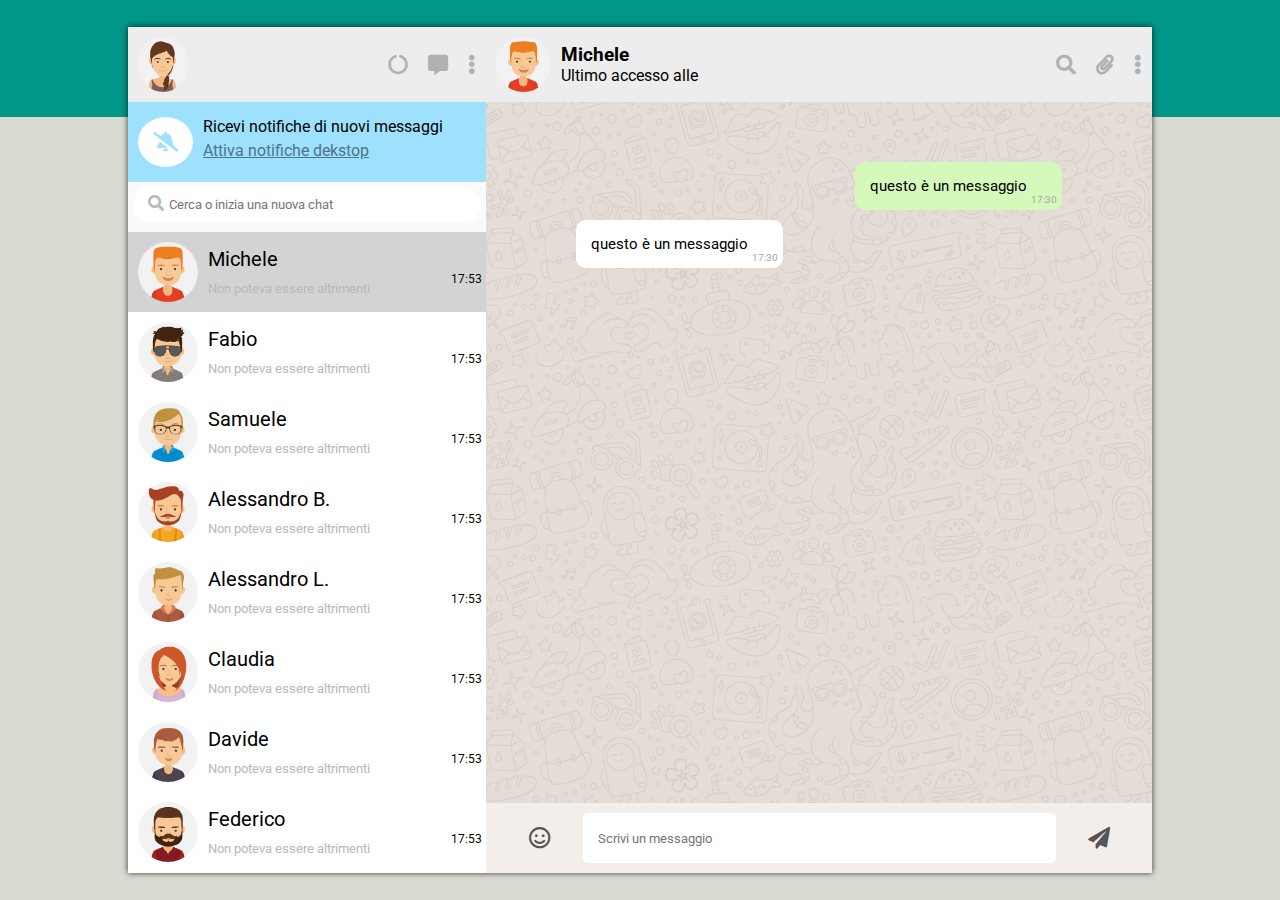
==== index.html @ fe636601 "Css refinition" ====
<!DOCTYPE html>
<html lang="en" dir="ltr">
  <head>
    <meta charset="utf-8">
    <link href="https://fonts.googleapis.com/css2?family=Roboto:ital,wght@0,100;0,300;0,400;0,500;0,700;0,900;1,100;1,300;1,400;1,500;1,700;1,900&display=swap" rel="stylesheet">
    <link rel="stylesheet" href="https://cdnjs.cloudflare.com/ajax/libs/font-awesome/5.13.1/css/all.min.css">
    <link rel="stylesheet" href="css/style.css">
    <title></title>
  </head>
  <body>
  <div class="container-fluid">
    <div class="green"></div>
    <div class="grey">
    </div>
    <div class="container-main">

      <div class="side-nav">
        <nav class=" nav flex">
          <img class="avatar-mine" src="img/avatar_io.jpg" alt="">
          <div class="icons">
            <ul>
              <li><i class="fas fa-circle-notch"></i></li>
              <li><i class="fas fa-comment-alt"></i></li>
              <li><i class="fas fa-ellipsis-v"></i></li>
            </ul>
          </div>
        </nav>

        <div class="alert-blue flex">
          <div class="notification">
            <span> <i class="fas fa-bell-slash"></i></span>
          </div>
          <div class="alert-inside">
            <p>Ricevi notifiche di nuovi messaggi</p>
            <a href="#">Attiva notifiche dekstop</a>
          </div>
        </div>

        <div class="container-grey">
          <div class="searchbar">
            <span><i class="fas fa-search"></i></span>
            <input class="search" type="text" placeholder="Cerca o inizia una nuova chat" name="" value="">
          </div>
        </div>

        <div class="wrapper-chat">

          <div class="chat flex active-chat" data-contatto="0">
            <img class="avatar" src="img\avatar_1.jpg" alt="">
            <div class="name-chat">
              <p class="orario-chat">17:53</p>
              <p class="name-style">Michele</p>
              <p class="chat-style">Non poteva essere altrimenti</p>
            </div>
          </div>
          <div class="chat flex" data-contatto="1">
            <img class="avatar" src="img\avatar_2.jpg" alt="">
            <div class="name-chat">
              <p class="orario-chat">17:53</p>
              <p class="name-style">Fabio</p>
              <p class="chat-style">Non poteva essere altrimenti</p>
            </div>
          </div>
          <div class="chat flex" data-contatto="2">
            <img class="avatar" src="img\avatar_3.jpg" alt="">
            <div class="name-chat">
              <p class="orario-chat">17:53</p>
              <p class="name-style">Samuele</p>
              <p class="chat-style">Non poteva essere altrimenti</p>
            </div>
          </div>
          <div class="chat flex" data-contatto="3">
            <img class="avatar" src="img\avatar_4.jpg" alt="">
            <div class="name-chat">
              <p class="orario-chat">17:53</p>
              <p class="name-style">Alessandro B.</p>
              <p class="chat-style">Non poteva essere altrimenti</p>
            </div>
          </div>
          <div class="chat flex" data-contatto="4">
            <img class="avatar" src="img\avatar_5.jpg" alt="">
            <div class="name-chat">
              <p class="orario-chat">17:53</p>
              <p class="name-style">Alessandro L.</p>
              <p class="chat-style">Non poteva essere altrimenti</p>
            </div>
          </div>
          <div class="chat flex" data-contatto="5">
            <img class="avatar" src="img\avatar_6.jpg" alt="">
            <div class="name-chat">
              <p class="orario-chat">17:53</p>
              <p class="name-style">Claudia</p>
              <p class="chat-style">Non poteva essere altrimenti</p>
            </div>
          </div>
          <div class="chat flex" data-contatto="6">
            <img class="avatar" src="img\avatar_7.jpg" alt="">
            <div class="name-chat">
              <p class="orario-chat">17:53</p>
              <p class="name-style">Davide</p>
              <p class="chat-style">Non poteva essere altrimenti</p>
            </div>
          </div>
          <div class="chat flex" data-contatto="7">
            <img class="avatar" src="img\avatar_8.jpg" alt="">
            <div class="name-chat">
              <p class="orario-chat">17:53</p>
              <p class="name-style">Federico</p>
              <p class="chat-style">Non poteva essere altrimenti</p>
            </div>
          </div>


        </div>

      </div>

      <section class="wrap-main">

      <div class="chat-header">
        <div class="head-chat flex">
          <img class="avatar-chat" src="img/avatar_1.jpg" alt="">
          <div class="name flex">
            <h3>Michele</h3>
            <p>Ultimo accesso alle</p>
          </div>
          <div class="utility">
            <ul>
              <li><i class="fas fa-search"></i></li>
              <li><i class="fas fa-paperclip"></i></li>
              <li><i class="fas fa-ellipsis-v"></i></li>
            </ul>
          </div>
        </div>
      </div>


      <div class="main-chat active" data-contatto="0">
        <div class="msg-row flex">
          <div class="msg user-msg">
            <p class="utility-msg"><i class="fas fa-angle-down"></i></p>
            <p class="testo-msg">questo è un messaggio</p>
            <p class="ora-msg">17:30</p>
          </div>
        </div>
        <div class="msg-row flex">
          <div class="msg cpu-msg">
            <p class="utility-msg"><i class="fas fa-angle-down"></i></p>
            <p class="testo-msg">questo è un messaggio</p>
            <p class="ora-msg">17:30</p>
          </div>
        </div>

        <div class="msg-structure">
          <div class="msg-row user flex">
            <div class="msg user-msg">
              <p class="utility-msg"><i class="fas fa-angle-down"></i></p>
              <p class="testo-msg">questo è un messaggio</p>
              <p class="ora-msg">17:30</p>
            </div>
          </div>
        </div>
        <div class="msg-structure">
          <div class="msg-row cpu  flex">
            <div class="msg cpu-msg">
              <p class="utility-msg"><i class="fas fa-angle-down"></i></p>
              <p class="testo-msg">questo è un messaggio</p>
              <p class="ora-msg">17:30</p>
            </div>
          </div>
        </div>
      </div>

      <div class="main-chat" data-contatto="1">
        <div class="msg-row flex">
          <div class="msg user-msg">
            <p class="utility-msg"><i class="fas fa-angle-down"></i></p>
            <p class="testo-msg">questo è un messaggio</p>
            <p class="ora-msg">17:30</p>
          </div>
        </div>
        <div class="msg-row flex">
          <div class="msg cpu-msg">
            <p class="utility-msg"><i class="fas fa-angle-down"></i></p>
            <p class="testo-msg">questo è un messaggio</p>
            <p class="ora-msg">17:30</p>
          </div>
        </div>

        <div class="msg-structure">
          <div class="msg-row user flex">
            <div class="msg user-msg">
              <p class="utility-msg"><i class="fas fa-angle-down"></i></p>
              <p class="testo-msg">questo è un messaggio</p>
              <p class="ora-msg">17:30</p>
            </div>
          </div>
        </div>
        <div class="msg-structure">
          <div class="msg-row cpu  flex">
            <div class="msg cpu-msg">
              <p class="utility-msg"><i class="fas fa-angle-down"></i></p>
              <p class="testo-msg">questo è un messaggio</p>
              <p class="ora-msg">17:30</p>
            </div>
          </div>
        </div>
      </div>

      <div class="main-chat" data-contatto="2">
        <div class="msg-row flex">
          <div class="msg user-msg">
            <p class="utility-msg"><i class="fas fa-angle-down"></i></p>
            <p class="testo-msg">questo è un messaggio</p>
            <p class="ora-msg">17:30</p>
          </div>
        </div>
        <div class="msg-row flex">
          <div class="msg cpu-msg">
            <p class="utility-msg"><i class="fas fa-angle-down"></i></p>
            <p class="testo-msg">questo è un messaggio</p>
            <p class="ora-msg">17:30</p>
          </div>
        </div>

        <div class="msg-structure">
          <div class="msg-row user flex">
            <div class="msg user-msg">
              <p class="utility-msg"><i class="fas fa-angle-down"></i></p>
              <p class="testo-msg">questo è un messaggio</p>
              <p class="ora-msg">17:30</p>
            </div>
          </div>
        </div>
        <div class="msg-structure">
          <div class="msg-row cpu  flex">
            <div class="msg cpu-msg">
              <p class="utility-msg"><i class="fas fa-angle-down"></i></p>
              <p class="testo-msg">questo è un messaggio</p>
              <p class="ora-msg">17:30</p>
            </div>
          </div>
        </div>
      </div>

      <div class="main-chat" data-contatto="3">
        <div class="msg-row flex">
          <div class="msg user-msg">
            <p class="utility-msg"><i class="fas fa-angle-down"></i></p>
            <p class="testo-msg">questo è un messaggio</p>
            <p class="ora-msg">17:30</p>
          </div>
        </div>
        <div class="msg-row flex">
          <div class="msg cpu-msg">
            <p class="utility-msg"><i class="fas fa-angle-down"></i></p>
            <p class="testo-msg">questo è un messaggio</p>
            <p class="ora-msg">17:30</p>
          </div>
        </div>

        <div class="msg-structure">
          <div class="msg-row user flex">
            <div class="msg user-msg">
              <p class="utility-msg"><i class="fas fa-angle-down"></i></p>
              <p class="testo-msg">questo è un messaggio</p>
              <p class="ora-msg">17:30</p>
            </div>
          </div>
        </div>
        <div class="msg-structure">
          <div class="msg-row cpu  flex">
            <div class="msg cpu-msg">
              <p class="utility-msg"><i class="fas fa-angle-down"></i></p>
              <p class="testo-msg">questo è un messaggio</p>
              <p class="ora-msg">17:30</p>
            </div>
          </div>
        </div>
      </div>

      <div class="main-chat" data-contatto="4">
        <div class="msg-row flex">
          <div class="msg user-msg">
            <p class="utility-msg"><i class="fas fa-angle-down"></i></p>
            <p class="testo-msg">questo è un messaggio</p>
            <p class="ora-msg">17:30</p>
          </div>
        </div>
        <div class="msg-row flex">
          <div class="msg cpu-msg">
            <p class="utility-msg"><i class="fas fa-angle-down"></i></p>
            <p class="testo-msg">questo è un messaggio</p>
            <p class="ora-msg">17:30</p>
          </div>
        </div>

        <div class="msg-structure">
          <div class="msg-row user flex">
            <div class="msg user-msg">
              <p class="utility-msg"><i class="fas fa-angle-down"></i></p>
              <p class="testo-msg">questo è un messaggio</p>
              <p class="ora-msg">17:30</p>
            </div>
          </div>
        </div>
        <div class="msg-structure">
          <div class="msg-row cpu  flex">
            <div class="msg cpu-msg">
              <p class="utility-msg"><i class="fas fa-angle-down"></i></p>
              <p class="testo-msg">questo è un messaggio</p>
              <p class="ora-msg">17:30</p>
            </div>
          </div>
        </div>
      </div>

      <div class="main-chat" data-contatto="5">
        <div class="msg-row flex">
          <div class="msg user-msg">
            <p class="utility-msg"><i class="fas fa-angle-down"></i></p>
            <p class="testo-msg">questo è un messaggio</p>
            <p class="ora-msg">17:30</p>
          </div>
        </div>
        <div class="msg-row flex">
          <div class="msg cpu-msg">
            <p class="utility-msg"><i class="fas fa-angle-down"></i></p>
            <p class="testo-msg">questo è un messaggio</p>
            <p class="ora-msg">17:30</p>
          </div>
        </div>

        <div class="msg-structure">
          <div class="msg-row user flex">
            <div class="msg user-msg">
              <p class="utility-msg"><i class="fas fa-angle-down"></i></p>
              <p class="testo-msg">questo è un messaggio</p>
              <p class="ora-msg">17:30</p>
            </div>
          </div>
        </div>
        <div class="msg-structure">
          <div class="msg-row cpu  flex">
            <div class="msg cpu-msg">
              <p class="utility-msg"><i class="fas fa-angle-down"></i></p>
              <p class="testo-msg">questo è un messaggio</p>
              <p class="ora-msg">17:30</p>
            </div>
          </div>
        </div>
      </div>

      <div class="main-chat" data-contatto="6">
        <div class="msg-row flex">
          <div class="msg user-msg">
            <p class="utility-msg"><i class="fas fa-angle-down"></i></p>
            <p class="testo-msg">questo è un messaggio</p>
            <p class="ora-msg">17:30</p>
          </div>
        </div>
        <div class="msg-row flex">
          <div class="msg cpu-msg">
            <p class="utility-msg"><i class="fas fa-angle-down"></i></p>
            <p class="testo-msg">questo è un messaggio</p>
            <p class="ora-msg">17:30</p>
          </div>
        </div>

        <div class="msg-structure">
          <div class="msg-row user flex">
            <div class="msg user-msg">
              <p class="utility-msg"><i class="fas fa-angle-down"></i></p>
              <p class="testo-msg">questo è un messaggio</p>
              <p class="ora-msg">17:30</p>
            </div>
          </div>
        </div>
        <div class="msg-structure">
          <div class="msg-row cpu  flex">
            <div class="msg cpu-msg">
              <p class="utility-msg"><i class="fas fa-angle-down"></i></p>
              <p class="testo-msg">questo è un messaggio</p>
              <p class="ora-msg">17:30</p>
            </div>
          </div>
        </div>
      </div>

      <div class="main-chat" data-contatto="7">
        <div class="msg-row flex">
          <div class="msg user-msg">
            <p class="utility-msg"><i class="fas fa-angle-down"></i></p>
            <p class="testo-msg">questo è un messaggio</p>
            <p class="ora-msg">17:30</p>
          </div>
        </div>
        <div class="msg-row flex">
          <div class="msg cpu-msg">
            <p class="utility-msg"><i class="fas fa-angle-down"></i></p>
            <p class="testo-msg">questo è un messaggio</p>
            <p class="ora-msg">17:30</p>
          </div>
        </div>

        <div class="msg-structure">
          <div class="msg-row user flex">
            <div class="msg user-msg">
              <p class="utility-msg"><i class="fas fa-angle-down"></i></p>
              <p class="testo-msg">questo è un messaggio</p>
              <p class="ora-msg">17:30</p>
            </div>
          </div>
        </div>
        <div class="msg-structure">
          <div class="msg-row cpu  flex">
            <div class="msg cpu-msg">
              <p class="utility-msg"><i class="fas fa-angle-down"></i></p>
              <p class="testo-msg">questo è un messaggio</p>
              <p class="ora-msg">17:30</p>
            </div>
          </div>
        </div>
      </div>




      <div class="footer-chat">
        <div class="emoticons">
            <a href="#"><i class="far fa-smile"></i></a>
          </div>
          <input type="text" id="msg-input" placeholder="Scrivi un messaggio">
          <div class="invia-btn">
            <a id="invia" href="#"><i class="fas fa-paper-plane"></i></a>
          </div>
      </div>
    </section>

    </div>
  </div>
  <script src="https://ajax.googleapis.com/ajax/libs/jquery/3.5.1/jquery.min.js"></script>
  <script src="js/script.js" charset="utf-8"></script>
  </body>
</html>
---- css/style.css ----
/* MIX */
* {
 box-sizing: border-box;
 margin: 0;
 padding: 0;
 font-family: 'Roboto', sans-serif;
 }
 .flex {
   display: flex;
 }
 .nav {
   height: 75px;
   background-color: #ededed;
 }
.debug {
  border: 1px solid red;
  background-color: red;
}
.avatar-mine {
  display: flex;
  width: 50px;
  margin: 10px;
  border-radius: 50%;
}
.avatar {
  width: 60px;
  margin: 10px;
  border-radius: 50%;
}
.container-fluid {
  width: 100%;
  height: 100vh
}
.green {
  width: 100%;
  height: 13%;
  background-color: #009688;
}
.grey {
  width: 100%;
  height: calc(100vh - 13%);
  background-color: #dadbd3
}
.container-main {
  width: 80%;
  height: 94%;
  margin: auto;
  position: absolute;
  left: 50%;
  top: 50%;
  transform: translate(-50%, -50%);
  -webkit-box-shadow: 0px 0px 6px 0px rgba(0,0,0,0.75);
-moz-box-shadow: 0px 0px 6px 0px rgba(0,0,0,0.75);
box-shadow: 0px 0px 6px 0px rgba(0,0,0,0.75);
}
.active-chat {
  background-color: lightgray;
}
/* MIX */

/* SIDE NAV */
.side-nav {
  float: left;
  width: 35%;
  height: 100%

}

.icons {
  display: flex;
  align-items: center;
  margin-left: auto;


}
.icons ul {
display: flex;
justify-content: center;
list-style: none;

}
.icons ul li {
  padding: 10px;
  font-size: 20px;
  cursor: pointer;
  color: #b1b1b1;
}
.icons ul li:hover {
  color: #555;
}
.alert-blue {
  background-color: #9de1fe;
  height: 80px;
  cursor: pointer;
}

.notification {
 display: flex;
 align-self: center;
 font-size: 20px;
 margin-left: 10px;
   background-color: #fff;
   border-radius: 50%;
}
.notification span i {
  padding: 15px 15px;
  color: #9de1fe;

}
.alert-inside {
  margin-top: 15px;
  margin-left: 10px;
}
.alert-inside p {
margin-bottom: 5px;
}
.alert-inside a {
  color:#4f7485;

}
.alert-blue:hover .alert-inside  a {
  color: #555;
}
.searchbar {
width: 100%;
background-color: #fff;
padding: 5px 15px;
color:#b6b9bb;
border-radius: 30px;
}

.searchbar input {
  width: 93%;
  height: 25px;
  border: 1px solid transparent;
}
.container-grey {
  background-color: #fafafa;
  padding: 5px;
  height: 50px;
}
.wrapper-chat {
  width: 100%;
  height: calc(100% - 205px);
  overflow-y: scroll;
  background-color: #fff;
}
.chat {
  position: relative;
}
.name-chat {
  height: 50px;
  margin-top: 15px;
}
.name-chat h2 {
margin-bottom: 5px;
}
.name-chat .orario-chat {
  font-size: 12px;
  position: absolute;
  top: 50%;
  left: 90%;
}
.name-style {
  font-size: 20px;
  padding-bottom: 10px;
}
.chat-style {
  font-size: 13px;
  color: #b6b9bb;
}

/* SIDE NAV */
.wrap-main {
  float: left;
  width: 65%;
  height: 100%;
}
.chat-header{
  width: 100%;

}
.head-chat {
  height: 75px;
  background-color: #ededed;
}

.avatar-chat {
  display: flex;
  height: 55px;
  width: 55px;
  margin: 10px;
  border-radius: 50%;
}
.name {
  flex-direction: column;
  justify-content: center;
}
.chat {
  cursor: pointer
}


.utility {
  display: flex;
  align-items: center;
  margin-left: auto;;

}
.utility ul {
display: flex;
justify-content: center;
list-style: none;


}
.utility ul li {
  display: flex;
  padding: 10px;
  font-size: 20px;
  cursor: pointer;
  color: #b1b1b1;

}
.utility ul li:hover {
  color: #555;
}
.main-chat {
  width: 100%;
  height: calc(100% - 145px);
  background-image: url('../img/mine.jpg');
  padding: 50px 80px;
  overflow-y: auto;
  display: none;
}
.active {
  display: block;
}
.msg-row {
  margin: 10px;
}
.msg {
  position: relative;
  max-width:50%;
  padding: 15px 35px 15px 15px;
  border-radius: 10px;
  font-size: 15px;
  word-break: break-all;
  hyphens: auto;
}
.utility-msg {
  position: absolute;
  top: 30%;
  right: 0;
  font-size: 16px;
  opacity: 0;
  transition: opacity 0.3s;
  transition: right 0.3s;
}
.msg:hover .utility-msg {
  opacity: 1;
  right: 15px;
  cursor: pointer;
}
.msg:hover .ora-msg  {
  display: none;
}
.user-msg {
  margin-left: auto;
  background-color: #D5F9BA;
}
.cpu-msg {
  background-color: #FFF;
}
.ora-msg {
  display: block;
  position: absolute;
  bottom: 5px;
  right: 5px;
  font-size: 10px;
  color: #A8A8A8;
}
.msg-structure {
  display: none;
}
.footer-chat {
  display: flex;
align-items: center;
height: 70px;
padding: 10px;
background-color: #f3eeea;
}
.footer-chat a {
  font-size: 22px;
  color: #555;

}
.emoticons {
  display: flex;
  justify-content: center;
  width: 120px;

}
#msg-input {
  width: 100%;
height: 100%;
padding: 0 15px;
border: none;
border-radius: 5px;
}
.invia-btn {
  display: flex;
justify-content: center;
width: 120px;
}
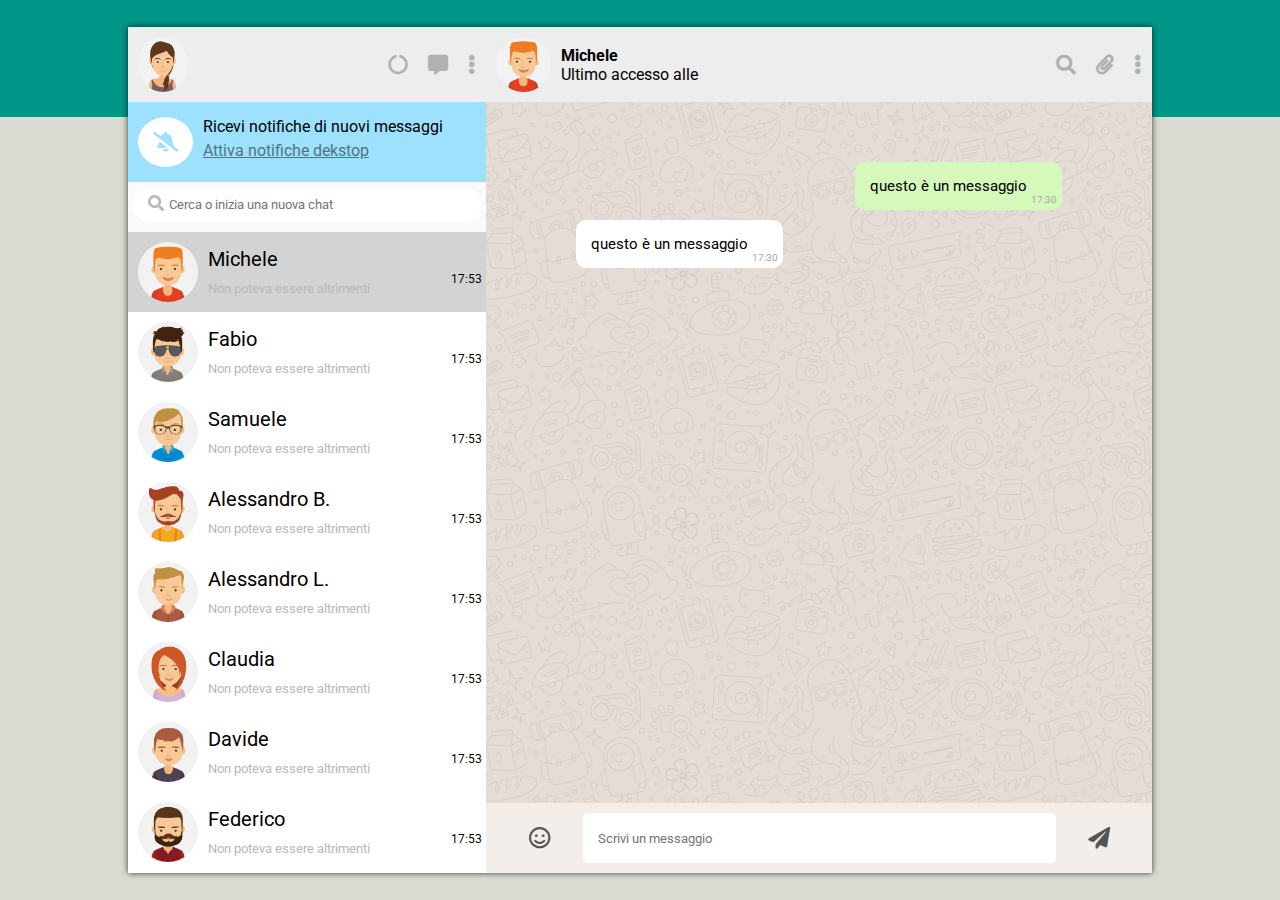
==== commit d7a7aea1: "Refinition" ====
--- a/index.html
+++ b/index.html
@@ -45,7 +45,7 @@
 
         <div class="wrapper-chat">
 
-          <div class="chat flex active-chat" data-contatto="0">
+          <div class="chat flex active-chat ">
             <img class="avatar" src="img\avatar_1.jpg" alt="">
             <div class="name-chat">
               <p class="orario-chat">17:53</p>
@@ -53,7 +53,7 @@
               <p class="chat-style">Non poteva essere altrimenti</p>
             </div>
           </div>
-          <div class="chat flex" data-contatto="1">
+          <div class="chat flex">
             <img class="avatar" src="img\avatar_2.jpg" alt="">
             <div class="name-chat">
               <p class="orario-chat">17:53</p>
@@ -61,7 +61,7 @@
               <p class="chat-style">Non poteva essere altrimenti</p>
             </div>
           </div>
-          <div class="chat flex" data-contatto="2">
+          <div class="chat flex">
             <img class="avatar" src="img\avatar_3.jpg" alt="">
             <div class="name-chat">
               <p class="orario-chat">17:53</p>
@@ -69,7 +69,7 @@
               <p class="chat-style">Non poteva essere altrimenti</p>
             </div>
           </div>
-          <div class="chat flex" data-contatto="3">
+          <div class="chat flex">
             <img class="avatar" src="img\avatar_4.jpg" alt="">
             <div class="name-chat">
               <p class="orario-chat">17:53</p>
@@ -77,7 +77,7 @@
               <p class="chat-style">Non poteva essere altrimenti</p>
             </div>
           </div>
-          <div class="chat flex" data-contatto="4">
+          <div class="chat flex">
             <img class="avatar" src="img\avatar_5.jpg" alt="">
             <div class="name-chat">
               <p class="orario-chat">17:53</p>
@@ -85,7 +85,7 @@
               <p class="chat-style">Non poteva essere altrimenti</p>
             </div>
           </div>
-          <div class="chat flex" data-contatto="5">
+          <div class="chat flex">
             <img class="avatar" src="img\avatar_6.jpg" alt="">
             <div class="name-chat">
               <p class="orario-chat">17:53</p>
@@ -93,7 +93,7 @@
               <p class="chat-style">Non poteva essere altrimenti</p>
             </div>
           </div>
-          <div class="chat flex" data-contatto="6">
+          <div class="chat flex">
             <img class="avatar" src="img\avatar_7.jpg" alt="">
             <div class="name-chat">
               <p class="orario-chat">17:53</p>
@@ -101,7 +101,7 @@
               <p class="chat-style">Non poteva essere altrimenti</p>
             </div>
           </div>
-          <div class="chat flex" data-contatto="7">
+          <div class="chat flex">
             <img class="avatar" src="img\avatar_8.jpg" alt="">
             <div class="name-chat">
               <p class="orario-chat">17:53</p>
@@ -118,10 +118,12 @@
       <section class="wrap-main">
 
       <div class="chat-header">
-        <div class="head-chat flex">
+
+
+        <div class="head-chat active-head">
           <img class="avatar-chat" src="img/avatar_1.jpg" alt="">
           <div class="name flex">
-            <h3>Michele</h3>
+            <h4>Michele</h4>
             <p>Ultimo accesso alle</p>
           </div>
           <div class="utility">
@@ -132,36 +134,159 @@
             </ul>
           </div>
         </div>
-      </div>
-
-
-      <div class="main-chat active" data-contatto="0">
-        <div class="msg-row flex">
+
+        <div class="head-chat ">
+          <img class="avatar-chat" src="img/avatar_2.jpg" alt="">
+          <div class="name flex">
+            <h4>Fabio</h4>
+            <p>Ultimo accesso alle</p>
+          </div>
+          <div class="utility">
+            <ul>
+              <li><i class="fas fa-search"></i></li>
+              <li><i class="fas fa-paperclip"></i></li>
+              <li><i class="fas fa-ellipsis-v"></i></li>
+            </ul>
+          </div>
+        </div>
+
+        <div class="head-chat ">
+          <img class="avatar-chat" src="img/avatar_3.jpg" alt="">
+          <div class="name flex">
+            <h4>Samuele</h4>
+            <p>Ultimo accesso alle</p>
+          </div>
+          <div class="utility">
+            <ul>
+              <li><i class="fas fa-search"></i></li>
+              <li><i class="fas fa-paperclip"></i></li>
+              <li><i class="fas fa-ellipsis-v"></i></li>
+            </ul>
+          </div>
+        </div>
+
+        <div class="head-chat ">
+          <img class="avatar-chat" src="img/avatar_4.jpg" alt="">
+          <div class="name flex">
+            <h4>Alessandro B.</h4>
+            <p>Ultimo accesso alle</p>
+          </div>
+          <div class="utility">
+            <ul>
+              <li><i class="fas fa-search"></i></li>
+              <li><i class="fas fa-paperclip"></i></li>
+              <li><i class="fas fa-ellipsis-v"></i></li>
+            </ul>
+          </div>
+        </div>
+
+        <div class="head-chat ">
+          <img class="avatar-chat" src="img/avatar_5.jpg" alt="">
+          <div class="name flex">
+            <h4>Alessandro L.</h4>
+            <p>Ultimo accesso alle</p>
+          </div>
+          <div class="utility">
+            <ul>
+              <li><i class="fas fa-search"></i></li>
+              <li><i class="fas fa-paperclip"></i></li>
+              <li><i class="fas fa-ellipsis-v"></i></li>
+            </ul>
+          </div>
+        </div>
+
+        <div class="head-chat ">
+          <img class="avatar-chat" src="img/avatar_6.jpg" alt="">
+          <div class="name flex">
+            <h4>Claudia</h4>
+            <p>Ultimo accesso alle</p>
+          </div>
+          <div class="utility">
+            <ul>
+              <li><i class="fas fa-search"></i></li>
+              <li><i class="fas fa-paperclip"></i></li>
+              <li><i class="fas fa-ellipsis-v"></i></li>
+            </ul>
+          </div>
+        </div>
+
+        <div class="head-chat ">
+          <img class="avatar-chat" src="img/avatar_7.jpg" alt="">
+          <div class="name flex">
+            <h4>Davide</h4>
+            <p>Ultimo accesso alle</p>
+          </div>
+          <div class="utility">
+            <ul>
+              <li><i class="fas fa-search"></i></li>
+              <li><i class="fas fa-paperclip"></i></li>
+              <li><i class="fas fa-ellipsis-v"></i></li>
+            </ul>
+          </div>
+        </div>
+
+        <div class="head-chat ">
+          <img class="avatar-chat" src="img/avatar_8.jpg" alt="">
+          <div class="name flex">
+            <h4>Federico</h4>
+            <p>Ultimo accesso alle</p>
+          </div>
+          <div class="utility">
+            <ul>
+              <li><i class="fas fa-search"></i></li>
+              <li><i class="fas fa-paperclip"></i></li>
+              <li><i class="fas fa-ellipsis-v"></i></li>
+            </ul>
+          </div>
+        </div>
+      </div>
+
+
+      <div class="main-chat active" data-main="0">
+        <div class="msg-row messaggio flex">
           <div class="msg user-msg">
             <p class="utility-msg"><i class="fas fa-angle-down"></i></p>
-            <p class="testo-msg">questo è un messaggio</p>
-            <p class="ora-msg">17:30</p>
-          </div>
-        </div>
-        <div class="msg-row flex">
+            <div class="dropdown">
+              <ul>
+                <li>Info messaggio</li>
+                <li class="delete">Cancella Messaggio</li>
+              </ul>
+            </div>
+            <p class="testo-msg">questo è un messaggio</p>
+            <p class="ora-msg">17:30</p>
+          </div>
+        </div>
+        <div class="msg-row messaggio flex">
           <div class="msg cpu-msg">
             <p class="utility-msg"><i class="fas fa-angle-down"></i></p>
-            <p class="testo-msg">questo è un messaggio</p>
-            <p class="ora-msg">17:30</p>
-          </div>
-        </div>
-
-        <div class="msg-structure">
-          <div class="msg-row user flex">
+            <div class="dropdown">
+              <ul>
+                <li>Info messaggio</li>
+                <li class="delete">Cancella Messaggio</li>
+              </ul>
+            </div>
+            <p class="testo-msg">questo è un messaggio</p>
+            <p class="ora-msg">17:30</p>
+          </div>
+        </div>
+
+        <div class="msg-structure">
+          <div class="msg-row messaggio user flex">
             <div class="msg user-msg">
               <p class="utility-msg"><i class="fas fa-angle-down"></i></p>
-              <p class="testo-msg">questo è un messaggio</p>
-              <p class="ora-msg">17:30</p>
-            </div>
-          </div>
-        </div>
-        <div class="msg-structure">
-          <div class="msg-row cpu  flex">
+              <div class="dropdown">
+                <ul>
+                  <li>Info messaggio</li>
+                  <li class="delete">Cancella Messaggio</li>
+                </ul>
+              </div>
+              <p class="testo-msg">questo è un messaggio</p>
+              <p class="ora-msg">17:30</p>
+            </div>
+          </div>
+        </div>
+        <div class="msg-structure">
+          <div class="msg-row messaggio cpu  flex">
             <div class="msg cpu-msg">
               <p class="utility-msg"><i class="fas fa-angle-down"></i></p>
               <p class="testo-msg">questo è un messaggio</p>
@@ -171,251 +296,420 @@
         </div>
       </div>
 
-      <div class="main-chat" data-contatto="1">
-        <div class="msg-row flex">
+      <div class="main-chat">
+        <div class="msg-row messaggio flex">
           <div class="msg user-msg">
-            <p class="utility-msg"><i class="fas fa-angle-down"></i></p>
-            <p class="testo-msg">questo è un messaggio</p>
-            <p class="ora-msg">17:30</p>
-          </div>
-        </div>
-        <div class="msg-row flex">
+
+            <p class="utility-msg"><i class="fas fa-angle-down"></i></p>
+            <div class="dropdown">
+              <ul>
+                <li>Info messaggio</li>
+                <li class="delete">Cancella Messaggio</li>
+              </ul>
+            </div>
+            <p class="testo-msg">questo è un messaggio</p>
+            <p class="ora-msg">17:30</p>
+          </div>
+        </div>
+        <div class="msg-row messaggio  flex">
           <div class="msg cpu-msg">
             <p class="utility-msg"><i class="fas fa-angle-down"></i></p>
-            <p class="testo-msg">questo è un messaggio</p>
-            <p class="ora-msg">17:30</p>
-          </div>
-        </div>
-
-        <div class="msg-structure">
-          <div class="msg-row user flex">
+            <div class="dropdown">
+              <ul>
+                <li>Info messaggio</li>
+                <li class="delete">Cancella Messaggio</li>
+              </ul>
+            </div>
+            <p class="testo-msg">questo è un messaggio</p>
+            <p class="ora-msg">17:30</p>
+          </div>
+        </div>
+
+        <div class="msg-structure">
+          <div class="msg-row messaggio user flex">
             <div class="msg user-msg">
               <p class="utility-msg"><i class="fas fa-angle-down"></i></p>
-              <p class="testo-msg">questo è un messaggio</p>
-              <p class="ora-msg">17:30</p>
-            </div>
-          </div>
-        </div>
-        <div class="msg-structure">
-          <div class="msg-row cpu  flex">
+              <div class="dropdown">
+                <ul>
+                  <li>Info messaggio</li>
+                  <li class="delete">Cancella Messaggio</li>
+                </ul>
+              </div>
+              <p class="testo-msg">questo è un messaggio</p>
+              <p class="ora-msg">17:30</p>
+            </div>
+          </div>
+        </div>
+        <div class="msg-structure">
+          <div class="msg-row messaggio cpu  flex">
             <div class="msg cpu-msg">
               <p class="utility-msg"><i class="fas fa-angle-down"></i></p>
-              <p class="testo-msg">questo è un messaggio</p>
-              <p class="ora-msg">17:30</p>
-            </div>
-          </div>
-        </div>
-      </div>
-
-      <div class="main-chat" data-contatto="2">
-        <div class="msg-row flex">
+              <div class="dropdown">
+                <ul>
+                  <li>Info messaggio</li>
+                  <li class="delete">Cancella Messaggio</li>
+                </ul>
+              </div>
+              <p class="testo-msg">questo è un messaggio</p>
+              <p class="ora-msg">17:30</p>
+            </div>
+          </div>
+        </div>
+      </div>
+
+      <div class="main-chat">
+        <div class="msg-row messaggio flex">
           <div class="msg user-msg">
             <p class="utility-msg"><i class="fas fa-angle-down"></i></p>
-            <p class="testo-msg">questo è un messaggio</p>
-            <p class="ora-msg">17:30</p>
-          </div>
-        </div>
-        <div class="msg-row flex">
+            <div class="dropdown">
+              <ul>
+                <li>Info messaggio</li>
+                <li class="delete">Cancella Messaggio</li>
+              </ul>
+            </div>
+            <p class="testo-msg">questo è un messaggio</p>
+            <p class="ora-msg">17:30</p>
+          </div>
+        </div>
+        <div class="msg-row messaggio flex">
           <div class="msg cpu-msg">
             <p class="utility-msg"><i class="fas fa-angle-down"></i></p>
-            <p class="testo-msg">questo è un messaggio</p>
-            <p class="ora-msg">17:30</p>
-          </div>
-        </div>
-
-        <div class="msg-structure">
-          <div class="msg-row user flex">
+            <div class="dropdown">
+              <ul>
+                <li>Info messaggio</li>
+                <li class="delete">Cancella Messaggio</li>
+              </ul>
+            </div>
+            <p class="testo-msg">questo è un messaggio</p>
+            <p class="ora-msg">17:30</p>
+          </div>
+        </div>
+
+        <div class="msg-structure">
+          <div class="msg-row messaggio user flex">
             <div class="msg user-msg">
               <p class="utility-msg"><i class="fas fa-angle-down"></i></p>
-              <p class="testo-msg">questo è un messaggio</p>
-              <p class="ora-msg">17:30</p>
-            </div>
-          </div>
-        </div>
-        <div class="msg-structure">
-          <div class="msg-row cpu  flex">
+              <div class="dropdown">
+                <ul>
+                  <li>Info messaggio</li>
+                  <li class="delete">Cancella Messaggio</li>
+                </ul>
+              </div>
+              <p class="testo-msg">questo è un messaggio</p>
+              <p class="ora-msg">17:30</p>
+            </div>
+          </div>
+        </div>
+        <div class="msg-structure">
+          <div class="msg-row messaggio cpu  flex">
             <div class="msg cpu-msg">
               <p class="utility-msg"><i class="fas fa-angle-down"></i></p>
-              <p class="testo-msg">questo è un messaggio</p>
-              <p class="ora-msg">17:30</p>
-            </div>
-          </div>
-        </div>
-      </div>
-
-      <div class="main-chat" data-contatto="3">
-        <div class="msg-row flex">
+              <div class="dropdown">
+                <ul>
+                  <li>Info messaggio</li>
+                  <li class="delete">Cancella Messaggio</li>
+                </ul>
+              </div>
+              <p class="testo-msg">questo è un messaggio</p>
+              <p class="ora-msg">17:30</p>
+            </div>
+          </div>
+        </div>
+      </div>
+
+      <div class="main-chat">
+        <div class="msg-row messaggio flex">
           <div class="msg user-msg">
             <p class="utility-msg"><i class="fas fa-angle-down"></i></p>
-            <p class="testo-msg">questo è un messaggio</p>
-            <p class="ora-msg">17:30</p>
-          </div>
-        </div>
-        <div class="msg-row flex">
+            <div class="dropdown">
+              <ul>
+                <li>Info messaggio</li>
+                <li class="delete">Cancella Messaggio</li>
+              </ul>
+            </div>
+            <p class="testo-msg">questo è un messaggio</p>
+            <p class="ora-msg">17:30</p>
+          </div>
+        </div>
+        <div class="msg-row messaggio flex">
           <div class="msg cpu-msg">
             <p class="utility-msg"><i class="fas fa-angle-down"></i></p>
-            <p class="testo-msg">questo è un messaggio</p>
-            <p class="ora-msg">17:30</p>
-          </div>
-        </div>
-
-        <div class="msg-structure">
-          <div class="msg-row user flex">
+            <div class="dropdown">
+              <ul>
+                <li>Info messaggio</li>
+                <li class="delete">Cancella Messaggio</li>
+              </ul>
+            </div>
+            <p class="testo-msg">questo è un messaggio</p>
+            <p class="ora-msg">17:30</p>
+          </div>
+        </div>
+
+        <div class="msg-structure">
+          <div class="msg-row messaggio user flex">
             <div class="msg user-msg">
               <p class="utility-msg"><i class="fas fa-angle-down"></i></p>
-              <p class="testo-msg">questo è un messaggio</p>
-              <p class="ora-msg">17:30</p>
-            </div>
-          </div>
-        </div>
-        <div class="msg-structure">
-          <div class="msg-row cpu  flex">
+              <div class="dropdown">
+                <ul>
+                  <li>Info messaggio</li>
+                  <li class="delete">Cancella Messaggio</li>
+                </ul>
+              </div>
+              <p class="testo-msg">questo è un messaggio</p>
+              <p class="ora-msg">17:30</p>
+            </div>
+          </div>
+        </div>
+        <div class="msg-structure">
+          <div class="msg-row messaggio cpu  flex">
             <div class="msg cpu-msg">
               <p class="utility-msg"><i class="fas fa-angle-down"></i></p>
-              <p class="testo-msg">questo è un messaggio</p>
-              <p class="ora-msg">17:30</p>
-            </div>
-          </div>
-        </div>
-      </div>
-
-      <div class="main-chat" data-contatto="4">
-        <div class="msg-row flex">
+              <div class="dropdown">
+                <ul>
+                  <li>Info messaggio</li>
+                  <li class="delete">Cancella Messaggio</li>
+                </ul>
+              </div>
+              <p class="testo-msg">questo è un messaggio</p>
+              <p class="ora-msg">17:30</p>
+            </div>
+          </div>
+        </div>
+      </div>
+
+      <div class="main-chat">
+        <div class="msg-row messaggio flex">
           <div class="msg user-msg">
             <p class="utility-msg"><i class="fas fa-angle-down"></i></p>
-            <p class="testo-msg">questo è un messaggio</p>
-            <p class="ora-msg">17:30</p>
-          </div>
-        </div>
-        <div class="msg-row flex">
+            <div class="dropdown">
+              <ul>
+                <li>Info messaggio</li>
+                <li class="delete">Cancella Messaggio</li>
+              </ul>
+            </div>
+            <p class="testo-msg">questo è un messaggio</p>
+            <p class="ora-msg">17:30</p>
+          </div>
+        </div>
+        <div class="msg-row messaggio flex">
           <div class="msg cpu-msg">
             <p class="utility-msg"><i class="fas fa-angle-down"></i></p>
-            <p class="testo-msg">questo è un messaggio</p>
-            <p class="ora-msg">17:30</p>
-          </div>
-        </div>
-
-        <div class="msg-structure">
-          <div class="msg-row user flex">
+            <div class="dropdown">
+              <ul>
+                <li>Info messaggio</li>
+                <li class="delete">Cancella Messaggio</li>
+              </ul>
+            </div>
+            <p class="testo-msg">questo è un messaggio</p>
+            <p class="ora-msg">17:30</p>
+          </div>
+        </div>
+
+        <div class="msg-structure">
+          <div class="msg-row messaggio user flex">
             <div class="msg user-msg">
               <p class="utility-msg"><i class="fas fa-angle-down"></i></p>
-              <p class="testo-msg">questo è un messaggio</p>
-              <p class="ora-msg">17:30</p>
-            </div>
-          </div>
-        </div>
-        <div class="msg-structure">
-          <div class="msg-row cpu  flex">
+              <div class="dropdown">
+                <ul>
+                  <li>Info messaggio</li>
+                  <li class="delete">Cancella Messaggio</li>
+                </ul>
+              </div>
+              <p class="testo-msg">questo è un messaggio</p>
+              <p class="ora-msg">17:30</p>
+            </div>
+          </div>
+        </div>
+        <div class="msg-structure">
+          <div class="msg-row messaggio cpu  flex">
             <div class="msg cpu-msg">
               <p class="utility-msg"><i class="fas fa-angle-down"></i></p>
-              <p class="testo-msg">questo è un messaggio</p>
-              <p class="ora-msg">17:30</p>
-            </div>
-          </div>
-        </div>
-      </div>
-
-      <div class="main-chat" data-contatto="5">
-        <div class="msg-row flex">
+              <div class="dropdown">
+                <ul>
+                  <li>Info messaggio</li>
+                  <li class="delete">Cancella Messaggio</li>
+                </ul>
+              </div>
+              <p class="testo-msg">questo è un messaggio</p>
+              <p class="ora-msg">17:30</p>
+            </div>
+          </div>
+        </div>
+      </div>
+
+      <div class="main-chat">
+        <div class="msg-row messaggio flex">
           <div class="msg user-msg">
             <p class="utility-msg"><i class="fas fa-angle-down"></i></p>
-            <p class="testo-msg">questo è un messaggio</p>
-            <p class="ora-msg">17:30</p>
-          </div>
-        </div>
-        <div class="msg-row flex">
+            <div class="dropdown">
+              <ul>
+                <li>Info messaggio</li>
+                <li class="delete">Cancella Messaggio</li>
+              </ul>
+            </div>
+            <p class="testo-msg">questo è un messaggio</p>
+            <p class="ora-msg">17:30</p>
+          </div>
+        </div>
+        <div class="msg-row messaggio flex">
           <div class="msg cpu-msg">
             <p class="utility-msg"><i class="fas fa-angle-down"></i></p>
-            <p class="testo-msg">questo è un messaggio</p>
-            <p class="ora-msg">17:30</p>
-          </div>
-        </div>
-
-        <div class="msg-structure">
-          <div class="msg-row user flex">
+            <div class="dropdown">
+              <ul>
+                <li>Info messaggio</li>
+                <li class="delete">Cancella Messaggio</li>
+              </ul>
+            </div>
+            <p class="testo-msg">questo è un messaggio</p>
+            <p class="ora-msg">17:30</p>
+          </div>
+        </div>
+
+        <div class="msg-structure">
+          <div class="msg-row messaggio user flex">
             <div class="msg user-msg">
               <p class="utility-msg"><i class="fas fa-angle-down"></i></p>
-              <p class="testo-msg">questo è un messaggio</p>
-              <p class="ora-msg">17:30</p>
-            </div>
-          </div>
-        </div>
-        <div class="msg-structure">
-          <div class="msg-row cpu  flex">
+              <div class="dropdown">
+                <ul>
+                  <li>Info messaggio</li>
+                  <li class="delete">Cancella Messaggio</li>
+                </ul>
+              </div>
+              <p class="testo-msg">questo è un messaggio</p>
+              <p class="ora-msg">17:30</p>
+            </div>
+          </div>
+        </div>
+        <div class="msg-structure">
+          <div class="msg-row messaggio cpu  flex">
             <div class="msg cpu-msg">
               <p class="utility-msg"><i class="fas fa-angle-down"></i></p>
-              <p class="testo-msg">questo è un messaggio</p>
-              <p class="ora-msg">17:30</p>
-            </div>
-          </div>
-        </div>
-      </div>
-
-      <div class="main-chat" data-contatto="6">
-        <div class="msg-row flex">
+              <div class="dropdown">
+                <ul>
+                  <li>Info messaggio</li>
+                  <li class="delete">Cancella Messaggio</li>
+                </ul>
+              </div>
+              <p class="testo-msg">questo è un messaggio</p>
+              <p class="ora-msg">17:30</p>
+            </div>
+          </div>
+        </div>
+      </div>
+
+      <div class="main-chat">
+        <div class="msg-row messaggio flex">
           <div class="msg user-msg">
             <p class="utility-msg"><i class="fas fa-angle-down"></i></p>
-            <p class="testo-msg">questo è un messaggio</p>
-            <p class="ora-msg">17:30</p>
-          </div>
-        </div>
-        <div class="msg-row flex">
+            <div class="dropdown">
+              <ul>
+                <li>Info messaggio</li>
+                <li class="delete">Cancella Messaggio</li>
+              </ul>
+            </div>
+            <p class="testo-msg">questo è un messaggio</p>
+            <p class="ora-msg">17:30</p>
+          </div>
+        </div>
+        <div class="msg-row messaggio flex">
           <div class="msg cpu-msg">
             <p class="utility-msg"><i class="fas fa-angle-down"></i></p>
-            <p class="testo-msg">questo è un messaggio</p>
-            <p class="ora-msg">17:30</p>
-          </div>
-        </div>
-
-        <div class="msg-structure">
-          <div class="msg-row user flex">
+            <div class="dropdown">
+              <ul>
+                <li>Info messaggio</li>
+                <li class="delete">Cancella Messaggio</li>
+              </ul>
+            </div>
+            <p class="testo-msg">questo è un messaggio</p>
+            <p class="ora-msg">17:30</p>
+          </div>
+        </div>
+
+        <div class="msg-structure">
+          <div class="msg-row messaggio user flex">
             <div class="msg user-msg">
               <p class="utility-msg"><i class="fas fa-angle-down"></i></p>
-              <p class="testo-msg">questo è un messaggio</p>
-              <p class="ora-msg">17:30</p>
-            </div>
-          </div>
-        </div>
-        <div class="msg-structure">
-          <div class="msg-row cpu  flex">
+              <div class="dropdown">
+                <ul>
+                  <li>Info messaggio</li>
+                  <li class="delete">Cancella Messaggio</li>
+                </ul>
+              </div>
+              <p class="testo-msg">questo è un messaggio</p>
+              <p class="ora-msg">17:30</p>
+            </div>
+          </div>
+        </div>
+        <div class="msg-structure">
+          <div class="msg-row messaggio cpu  flex">
             <div class="msg cpu-msg">
               <p class="utility-msg"><i class="fas fa-angle-down"></i></p>
-              <p class="testo-msg">questo è un messaggio</p>
-              <p class="ora-msg">17:30</p>
-            </div>
-          </div>
-        </div>
-      </div>
-
-      <div class="main-chat" data-contatto="7">
-        <div class="msg-row flex">
+              <div class="dropdown">
+                <ul>
+                  <li>Info messaggio</li>
+                  <li class="delete">Cancella Messaggio</li>
+                </ul>
+              </div>
+              <p class="testo-msg">questo è un messaggio</p>
+              <p class="ora-msg">17:30</p>
+            </div>
+          </div>
+        </div>
+      </div>
+
+      <div class="main-chat">
+        <div class="msg-row messaggio flex">
           <div class="msg user-msg">
             <p class="utility-msg"><i class="fas fa-angle-down"></i></p>
-            <p class="testo-msg">questo è un messaggio</p>
-            <p class="ora-msg">17:30</p>
-          </div>
-        </div>
-        <div class="msg-row flex">
+            <div class="dropdown">
+              <ul>
+                <li>Info messaggio</li>
+                <li class="delete">Cancella Messaggio</li>
+              </ul>
+            </div>
+            <p class="testo-msg">questo è un messaggio</p>
+            <p class="ora-msg">17:30</p>
+          </div>
+        </div>
+        <div class="msg-row messaggio flex">
           <div class="msg cpu-msg">
             <p class="utility-msg"><i class="fas fa-angle-down"></i></p>
-            <p class="testo-msg">questo è un messaggio</p>
-            <p class="ora-msg">17:30</p>
-          </div>
-        </div>
-
-        <div class="msg-structure">
-          <div class="msg-row user flex">
+            <div class="dropdown">
+              <ul>
+                <li>Info messaggio</li>
+                <li class="delete">Cancella Messaggio</li>
+              </ul>
+            </div>
+            <p class="testo-msg">questo è un messaggio</p>
+            <p class="ora-msg">17:30</p>
+          </div>
+        </div>
+
+        <div class="msg-structure">
+          <div class="msg-row messaggio user flex">
             <div class="msg user-msg">
               <p class="utility-msg"><i class="fas fa-angle-down"></i></p>
-              <p class="testo-msg">questo è un messaggio</p>
-              <p class="ora-msg">17:30</p>
-            </div>
-          </div>
-        </div>
-        <div class="msg-structure">
-          <div class="msg-row cpu  flex">
+              <div class="dropdown">
+                <ul>
+                  <li>Info messaggio</li>
+                  <li class="delete">Cancella Messaggio</li>
+                </ul>
+              </div>
+              <p class="testo-msg">questo è un messaggio</p>
+              <p class="ora-msg">17:30</p>
+            </div>
+          </div>
+        </div>
+        <div class="msg-structure">
+          <div class="msg-row messaggio cpu  flex">
             <div class="msg cpu-msg">
               <p class="utility-msg"><i class="fas fa-angle-down"></i></p>
+              <div class="dropdown">
+                <ul>
+                  <li>Info messaggio</li>
+                  <li class="delete">Cancella Messaggio</li>
+                </ul>
+              </div>
               <p class="testo-msg">questo è un messaggio</p>
               <p class="ora-msg">17:30</p>
             </div>
--- a/css/style.css
+++ b/css/style.css
@@ -183,8 +183,11 @@
 .head-chat {
   height: 75px;
   background-color: #ededed;
-}
-
+  display: none
+}
+.active-head {
+  display: flex;
+}
 .avatar-chat {
   display: flex;
   height: 55px;
@@ -313,3 +316,27 @@
 justify-content: center;
 width: 120px;
 }
+
+.dropdown {
+  position: absolute;
+  top: 50px;
+  left: 0;
+  width: 200px;
+  display: none;
+
+}
+.dropdown ul {
+  list-style: none;
+  background-color: #fff;
+  padding: 10px 20px;
+  -webkit-box-shadow: 0px 0px 3px 0px rgba(0,0,0,0.75);
+  -moz-box-shadow: 0px 0px 3px 0px rgba(0,0,0,0.75);
+  box-shadow: 0px 0px 3px 0px rgba(0,0,0,0.75);
+}
+.dropdown ul li {
+  padding-top: 5px;
+  cursor: pointer;
+}
+.dropdown ul li:last-child {
+  padding-top: 10px;
+}
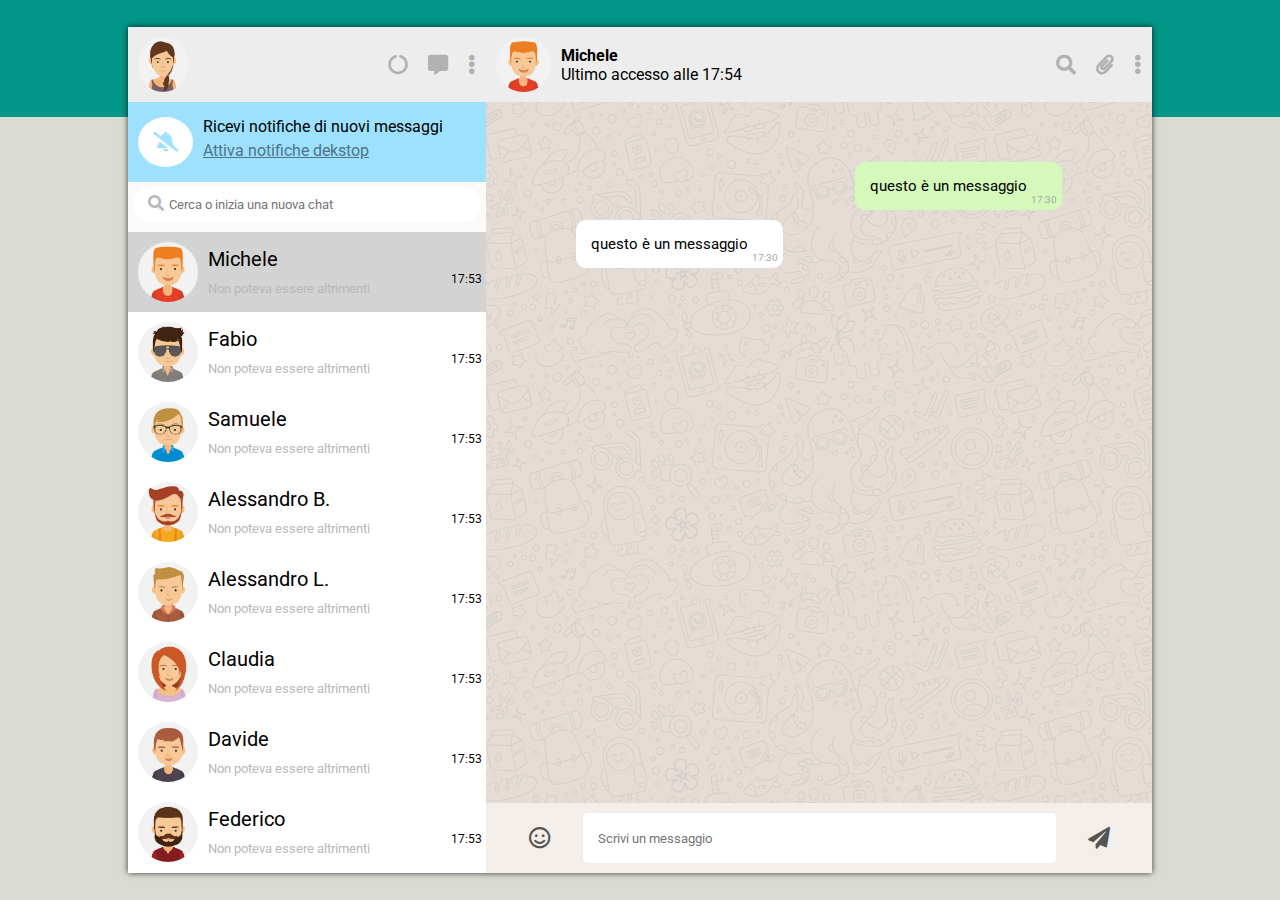
==== commit 45a141bb: "Final refinition" ====
--- a/index.html
+++ b/index.html
@@ -8,270 +8,252 @@
     <title></title>
   </head>
   <body>
+    <!-- Container Background -->
   <div class="container-fluid">
     <div class="green"></div>
     <div class="grey">
     </div>
+    <!-- Container applicazione -->
+
     <div class="container-main">
-
-      <div class="side-nav">
-        <nav class=" nav flex">
-          <img class="avatar-mine" src="img/avatar_io.jpg" alt="">
-          <div class="icons">
-            <ul>
-              <li><i class="fas fa-circle-notch"></i></li>
-              <li><i class="fas fa-comment-alt"></i></li>
-              <li><i class="fas fa-ellipsis-v"></i></li>
-            </ul>
-          </div>
-        </nav>
-
-        <div class="alert-blue flex">
-          <div class="notification">
-            <span> <i class="fas fa-bell-slash"></i></span>
-          </div>
-          <div class="alert-inside">
-            <p>Ricevi notifiche di nuovi messaggi</p>
-            <a href="#">Attiva notifiche dekstop</a>
-          </div>
-        </div>
-
-        <div class="container-grey">
-          <div class="searchbar">
-            <span><i class="fas fa-search"></i></span>
-            <input class="search" type="text" placeholder="Cerca o inizia una nuova chat" name="" value="">
-          </div>
-        </div>
-
-        <div class="wrapper-chat">
-
-          <div class="chat flex active-chat ">
-            <img class="avatar" src="img\avatar_1.jpg" alt="">
-            <div class="name-chat">
-              <p class="orario-chat">17:53</p>
-              <p class="name-style">Michele</p>
-              <p class="chat-style">Non poteva essere altrimenti</p>
-            </div>
-          </div>
-          <div class="chat flex">
-            <img class="avatar" src="img\avatar_2.jpg" alt="">
-            <div class="name-chat">
-              <p class="orario-chat">17:53</p>
-              <p class="name-style">Fabio</p>
-              <p class="chat-style">Non poteva essere altrimenti</p>
-            </div>
-          </div>
-          <div class="chat flex">
-            <img class="avatar" src="img\avatar_3.jpg" alt="">
-            <div class="name-chat">
-              <p class="orario-chat">17:53</p>
-              <p class="name-style">Samuele</p>
-              <p class="chat-style">Non poteva essere altrimenti</p>
-            </div>
-          </div>
-          <div class="chat flex">
-            <img class="avatar" src="img\avatar_4.jpg" alt="">
-            <div class="name-chat">
-              <p class="orario-chat">17:53</p>
-              <p class="name-style">Alessandro B.</p>
-              <p class="chat-style">Non poteva essere altrimenti</p>
-            </div>
-          </div>
-          <div class="chat flex">
-            <img class="avatar" src="img\avatar_5.jpg" alt="">
-            <div class="name-chat">
-              <p class="orario-chat">17:53</p>
-              <p class="name-style">Alessandro L.</p>
-              <p class="chat-style">Non poteva essere altrimenti</p>
-            </div>
-          </div>
-          <div class="chat flex">
-            <img class="avatar" src="img\avatar_6.jpg" alt="">
-            <div class="name-chat">
-              <p class="orario-chat">17:53</p>
-              <p class="name-style">Claudia</p>
-              <p class="chat-style">Non poteva essere altrimenti</p>
-            </div>
-          </div>
-          <div class="chat flex">
-            <img class="avatar" src="img\avatar_7.jpg" alt="">
-            <div class="name-chat">
-              <p class="orario-chat">17:53</p>
-              <p class="name-style">Davide</p>
-              <p class="chat-style">Non poteva essere altrimenti</p>
-            </div>
-          </div>
-          <div class="chat flex">
-            <img class="avatar" src="img\avatar_8.jpg" alt="">
-            <div class="name-chat">
-              <p class="orario-chat">17:53</p>
-              <p class="name-style">Federico</p>
-              <p class="chat-style">Non poteva essere altrimenti</p>
-            </div>
-          </div>
-
-
-        </div>
-
-      </div>
+      <!-- Navigazione sinistra -->
+
+
+        <div class="side-nav">
+          <nav class=" nav flex">
+            <img class="avatar-mine" src="img/avatar_io.jpg" alt="">
+            <div class="icons">
+              <ul>
+                <li><i class="fas fa-circle-notch"></i></li>
+                <li><i class="fas fa-comment-alt"></i></li>
+                <li><i class="fas fa-ellipsis-v"></i></li>
+              </ul>
+            </div>
+          </nav>
+
+          <div class="alert-blue flex">
+            <div class="notification">
+              <span> <i class="fas fa-bell-slash"></i></span>
+            </div>
+            <div class="alert-inside">
+              <p>Ricevi notifiche di nuovi messaggi</p>
+              <a href="#">Attiva notifiche dekstop</a>
+            </div>
+          </div>
+
+          <div class="container-grey">
+            <div class="searchbar">
+              <span><i class="fas fa-search"></i></span>
+              <input class="search" type="text" placeholder="Cerca o inizia una nuova chat" name="" value="">
+            </div>
+          </div>
+          <!-- Wrapper delle chat -->
+          <div class="wrapper-chat">
+
+            <div class="chat flex active-chat ">
+              <img class="avatar" src="img\avatar_1.jpg" alt="">
+              <div class="name-chat">
+                <p class="orario-chat">17:53</p>
+                <p class="name-style">Michele</p>
+                <p class="chat-style">Non poteva essere altrimenti</p>
+              </div>
+            </div>
+            <div class="chat flex">
+              <img class="avatar" src="img\avatar_2.jpg" alt="">
+              <div class="name-chat">
+                <p class="orario-chat">17:53</p>
+                <p class="name-style">Fabio</p>
+                <p class="chat-style">Non poteva essere altrimenti</p>
+              </div>
+            </div>
+            <div class="chat flex">
+              <img class="avatar" src="img\avatar_3.jpg" alt="">
+              <div class="name-chat">
+                <p class="orario-chat">17:53</p>
+                <p class="name-style">Samuele</p>
+                <p class="chat-style">Non poteva essere altrimenti</p>
+              </div>
+            </div>
+            <div class="chat flex">
+              <img class="avatar" src="img\avatar_4.jpg" alt="">
+              <div class="name-chat">
+                <p class="orario-chat">17:53</p>
+                <p class="name-style">Alessandro B.</p>
+                <p class="chat-style">Non poteva essere altrimenti</p>
+              </div>
+            </div>
+            <div class="chat flex">
+              <img class="avatar" src="img\avatar_5.jpg" alt="">
+              <div class="name-chat">
+                <p class="orario-chat">17:53</p>
+                <p class="name-style">Alessandro L.</p>
+                <p class="chat-style">Non poteva essere altrimenti</p>
+              </div>
+            </div>
+            <div class="chat flex">
+              <img class="avatar" src="img\avatar_6.jpg" alt="">
+              <div class="name-chat">
+                <p class="orario-chat">17:53</p>
+                <p class="name-style">Claudia</p>
+                <p class="chat-style">Non poteva essere altrimenti</p>
+              </div>
+            </div>
+            <div class="chat flex">
+              <img class="avatar" src="img\avatar_7.jpg" alt="">
+              <div class="name-chat">
+                <p class="orario-chat">17:53</p>
+                <p class="name-style">Davide</p>
+                <p class="chat-style">Non poteva essere altrimenti</p>
+              </div>
+            </div>
+            <div class="chat flex">
+              <img class="avatar" src="img\avatar_8.jpg" alt="">
+              <div class="name-chat">
+                <p class="orario-chat">17:53</p>
+                <p class="name-style">Federico</p>
+                <p class="chat-style">Non poteva essere altrimenti</p>
+              </div>
+            </div>
+
+
+          </div>
+          <!-- Wrapper delle chat -->
+
+        </div>
+
+
+      <!-- Navigazione sinistra -->
 
       <section class="wrap-main">
-
-      <div class="chat-header">
-
-
-        <div class="head-chat active-head">
-          <img class="avatar-chat" src="img/avatar_1.jpg" alt="">
-          <div class="name flex">
-            <h4>Michele</h4>
-            <p>Ultimo accesso alle</p>
-          </div>
-          <div class="utility">
-            <ul>
-              <li><i class="fas fa-search"></i></li>
-              <li><i class="fas fa-paperclip"></i></li>
-              <li><i class="fas fa-ellipsis-v"></i></li>
-            </ul>
-          </div>
-        </div>
-
-        <div class="head-chat ">
-          <img class="avatar-chat" src="img/avatar_2.jpg" alt="">
-          <div class="name flex">
-            <h4>Fabio</h4>
-            <p>Ultimo accesso alle</p>
-          </div>
-          <div class="utility">
-            <ul>
-              <li><i class="fas fa-search"></i></li>
-              <li><i class="fas fa-paperclip"></i></li>
-              <li><i class="fas fa-ellipsis-v"></i></li>
-            </ul>
-          </div>
-        </div>
-
-        <div class="head-chat ">
-          <img class="avatar-chat" src="img/avatar_3.jpg" alt="">
-          <div class="name flex">
-            <h4>Samuele</h4>
-            <p>Ultimo accesso alle</p>
-          </div>
-          <div class="utility">
-            <ul>
-              <li><i class="fas fa-search"></i></li>
-              <li><i class="fas fa-paperclip"></i></li>
-              <li><i class="fas fa-ellipsis-v"></i></li>
-            </ul>
-          </div>
-        </div>
-
-        <div class="head-chat ">
-          <img class="avatar-chat" src="img/avatar_4.jpg" alt="">
-          <div class="name flex">
-            <h4>Alessandro B.</h4>
-            <p>Ultimo accesso alle</p>
-          </div>
-          <div class="utility">
-            <ul>
-              <li><i class="fas fa-search"></i></li>
-              <li><i class="fas fa-paperclip"></i></li>
-              <li><i class="fas fa-ellipsis-v"></i></li>
-            </ul>
-          </div>
-        </div>
-
-        <div class="head-chat ">
-          <img class="avatar-chat" src="img/avatar_5.jpg" alt="">
-          <div class="name flex">
-            <h4>Alessandro L.</h4>
-            <p>Ultimo accesso alle</p>
-          </div>
-          <div class="utility">
-            <ul>
-              <li><i class="fas fa-search"></i></li>
-              <li><i class="fas fa-paperclip"></i></li>
-              <li><i class="fas fa-ellipsis-v"></i></li>
-            </ul>
-          </div>
-        </div>
-
-        <div class="head-chat ">
-          <img class="avatar-chat" src="img/avatar_6.jpg" alt="">
-          <div class="name flex">
-            <h4>Claudia</h4>
-            <p>Ultimo accesso alle</p>
-          </div>
-          <div class="utility">
-            <ul>
-              <li><i class="fas fa-search"></i></li>
-              <li><i class="fas fa-paperclip"></i></li>
-              <li><i class="fas fa-ellipsis-v"></i></li>
-            </ul>
-          </div>
-        </div>
-
-        <div class="head-chat ">
-          <img class="avatar-chat" src="img/avatar_7.jpg" alt="">
-          <div class="name flex">
-            <h4>Davide</h4>
-            <p>Ultimo accesso alle</p>
-          </div>
-          <div class="utility">
-            <ul>
-              <li><i class="fas fa-search"></i></li>
-              <li><i class="fas fa-paperclip"></i></li>
-              <li><i class="fas fa-ellipsis-v"></i></li>
-            </ul>
-          </div>
-        </div>
-
-        <div class="head-chat ">
-          <img class="avatar-chat" src="img/avatar_8.jpg" alt="">
-          <div class="name flex">
-            <h4>Federico</h4>
-            <p>Ultimo accesso alle</p>
-          </div>
-          <div class="utility">
-            <ul>
-              <li><i class="fas fa-search"></i></li>
-              <li><i class="fas fa-paperclip"></i></li>
-              <li><i class="fas fa-ellipsis-v"></i></li>
-            </ul>
-          </div>
-        </div>
-      </div>
-
-
-      <div class="main-chat active" data-main="0">
-        <div class="msg-row messaggio flex">
-          <div class="msg user-msg">
-            <p class="utility-msg"><i class="fas fa-angle-down"></i></p>
-            <div class="dropdown">
-              <ul>
-                <li>Info messaggio</li>
-                <li class="delete">Cancella Messaggio</li>
-              </ul>
-            </div>
-            <p class="testo-msg">questo è un messaggio</p>
-            <p class="ora-msg">17:30</p>
-          </div>
-        </div>
-        <div class="msg-row messaggio flex">
-          <div class="msg cpu-msg">
-            <p class="utility-msg"><i class="fas fa-angle-down"></i></p>
-            <div class="dropdown">
-              <ul>
-                <li>Info messaggio</li>
-                <li class="delete">Cancella Messaggio</li>
-              </ul>
-            </div>
-            <p class="testo-msg">questo è un messaggio</p>
-            <p class="ora-msg">17:30</p>
-          </div>
-        </div>
-
-        <div class="msg-structure">
-          <div class="msg-row messaggio user flex">
+          <!-- header chat  -->
+        <div class="chat-header">
+
+
+          <div class="head-chat active-head">
+            <img class="avatar-chat" src="img/avatar_1.jpg" alt="">
+            <div class="name flex">
+              <h4>Michele</h4>
+              <p>Ultimo accesso alle <span class="current-time">17:54</span> </p>
+            </div>
+            <div class="utility">
+              <ul>
+                <li><i class="fas fa-search"></i></li>
+                <li><i class="fas fa-paperclip"></i></li>
+                <li><i class="fas fa-ellipsis-v"></i></li>
+              </ul>
+            </div>
+          </div>
+
+          <div class="head-chat ">
+            <img class="avatar-chat" src="img/avatar_2.jpg" alt="">
+            <div class="name flex">
+              <h4>Fabio</h4>
+              <p>Ultimo accesso alle <span class="current-time">17:54</span></p>
+            </div>
+            <div class="utility">
+              <ul>
+                <li><i class="fas fa-search"></i></li>
+                <li><i class="fas fa-paperclip"></i></li>
+                <li><i class="fas fa-ellipsis-v"></i></li>
+              </ul>
+            </div>
+          </div>
+
+          <div class="head-chat ">
+            <img class="avatar-chat" src="img/avatar_3.jpg" alt="">
+            <div class="name flex">
+              <h4>Samuele</h4>
+              <p>Ultimo accesso alle <span class="current-time">17:54</span></p>
+            </div>
+            <div class="utility">
+              <ul>
+                <li><i class="fas fa-search"></i></li>
+                <li><i class="fas fa-paperclip"></i></li>
+                <li><i class="fas fa-ellipsis-v"></i></li>
+              </ul>
+            </div>
+          </div>
+
+          <div class="head-chat ">
+            <img class="avatar-chat" src="img/avatar_4.jpg" alt="">
+            <div class="name flex">
+              <h4>Alessandro B.</h4>
+              <p>Ultimo accesso alle <span class="current-time">17:54</span></p>
+            </div>
+            <div class="utility">
+              <ul>
+                <li><i class="fas fa-search"></i></li>
+                <li><i class="fas fa-paperclip"></i></li>
+                <li><i class="fas fa-ellipsis-v"></i></li>
+              </ul>
+            </div>
+          </div>
+
+          <div class="head-chat ">
+            <img class="avatar-chat" src="img/avatar_5.jpg" alt="">
+            <div class="name flex">
+              <h4>Alessandro L.</h4>
+              <p>Ultimo accesso alle <span class="current-time">17:54</span></p>
+            </div>
+            <div class="utility">
+              <ul>
+                <li><i class="fas fa-search"></i></li>
+                <li><i class="fas fa-paperclip"></i></li>
+                <li><i class="fas fa-ellipsis-v"></i></li>
+              </ul>
+            </div>
+          </div>
+
+          <div class="head-chat ">
+            <img class="avatar-chat" src="img/avatar_6.jpg" alt="">
+            <div class="name flex">
+              <h4>Claudia</h4>
+              <p>Ultimo accesso alle <span class="current-time">17:54</span></p>
+            </div>
+            <div class="utility">
+              <ul>
+                <li><i class="fas fa-search"></i></li>
+                <li><i class="fas fa-paperclip"></i></li>
+                <li><i class="fas fa-ellipsis-v"></i></li>
+              </ul>
+            </div>
+          </div>
+
+          <div class="head-chat ">
+            <img class="avatar-chat" src="img/avatar_7.jpg" alt="">
+            <div class="name flex">
+              <h4>Davide</h4>
+              <p>Ultimo accesso alle <span class="current-time">17:54</span></p>
+            </div>
+            <div class="utility">
+              <ul>
+                <li><i class="fas fa-search"></i></li>
+                <li><i class="fas fa-paperclip"></i></li>
+                <li><i class="fas fa-ellipsis-v"></i></li>
+              </ul>
+            </div>
+          </div>
+
+          <div class="head-chat ">
+            <img class="avatar-chat" src="img/avatar_8.jpg" alt="">
+            <div class="name flex">
+              <h4>Federico</h4>
+              <p>Ultimo accesso alle <span class="current-time">17:54</span></p>
+            </div>
+            <div class="utility">
+              <ul>
+                <li><i class="fas fa-search"></i></li>
+                <li><i class="fas fa-paperclip"></i></li>
+                <li><i class="fas fa-ellipsis-v"></i></li>
+              </ul>
+            </div>
+          </div>
+        </div>
+        <!-- header chat  -->
+
+        <!-- Main chat -->
+        <div class="main-chat active">
+          <div class="msg-row messaggio flex">
             <div class="msg user-msg">
               <p class="utility-msg"><i class="fas fa-angle-down"></i></p>
               <div class="dropdown">
@@ -284,64 +266,62 @@
               <p class="ora-msg">17:30</p>
             </div>
           </div>
-        </div>
-        <div class="msg-structure">
-          <div class="msg-row messaggio cpu  flex">
+          <div class="msg-row messaggio flex">
             <div class="msg cpu-msg">
               <p class="utility-msg"><i class="fas fa-angle-down"></i></p>
-              <p class="testo-msg">questo è un messaggio</p>
-              <p class="ora-msg">17:30</p>
-            </div>
-          </div>
-        </div>
-      </div>
-
-      <div class="main-chat">
-        <div class="msg-row messaggio flex">
-          <div class="msg user-msg">
-
-            <p class="utility-msg"><i class="fas fa-angle-down"></i></p>
-            <div class="dropdown">
-              <ul>
-                <li>Info messaggio</li>
-                <li class="delete">Cancella Messaggio</li>
-              </ul>
-            </div>
-            <p class="testo-msg">questo è un messaggio</p>
-            <p class="ora-msg">17:30</p>
-          </div>
-        </div>
-        <div class="msg-row messaggio  flex">
-          <div class="msg cpu-msg">
-            <p class="utility-msg"><i class="fas fa-angle-down"></i></p>
-            <div class="dropdown">
-              <ul>
-                <li>Info messaggio</li>
-                <li class="delete">Cancella Messaggio</li>
-              </ul>
-            </div>
-            <p class="testo-msg">questo è un messaggio</p>
-            <p class="ora-msg">17:30</p>
-          </div>
-        </div>
-
-        <div class="msg-structure">
-          <div class="msg-row messaggio user flex">
+              <div class="dropdown">
+                <ul>
+                  <li>Info messaggio</li>
+                  <li class="delete">Cancella Messaggio</li>
+                </ul>
+              </div>
+              <p class="testo-msg">questo è un messaggio</p>
+              <p class="ora-msg">17:30</p>
+            </div>
+          </div>
+
+          <div class="msg-structure">
+            <div class="msg-row messaggio user flex">
+              <div class="msg user-msg">
+                <p class="utility-msg"><i class="fas fa-angle-down"></i></p>
+                <div class="dropdown">
+                  <ul>
+                    <li>Info messaggio</li>
+                    <li class="delete">Cancella Messaggio</li>
+                  </ul>
+                </div>
+                <p class="testo-msg">questo è un messaggio</p>
+                <p class="ora-msg">17:30</p>
+              </div>
+            </div>
+          </div>
+          <div class="msg-structure">
+            <div class="msg-row messaggio cpu  flex">
+              <div class="msg cpu-msg">
+                <p class="utility-msg"><i class="fas fa-angle-down"></i></p>
+                <p class="testo-msg">questo è un messaggio</p>
+                <p class="ora-msg">17:30</p>
+              </div>
+            </div>
+          </div>
+        </div>
+
+        <div class="main-chat">
+          <div class="msg-row messaggio flex">
             <div class="msg user-msg">
-              <p class="utility-msg"><i class="fas fa-angle-down"></i></p>
-              <div class="dropdown">
-                <ul>
-                  <li>Info messaggio</li>
-                  <li class="delete">Cancella Messaggio</li>
-                </ul>
-              </div>
-              <p class="testo-msg">questo è un messaggio</p>
-              <p class="ora-msg">17:30</p>
-            </div>
-          </div>
-        </div>
-        <div class="msg-structure">
-          <div class="msg-row messaggio cpu  flex">
+
+              <p class="utility-msg"><i class="fas fa-angle-down"></i></p>
+              <div class="dropdown">
+                <ul>
+                  <li>Info messaggio</li>
+                  <li class="delete">Cancella Messaggio</li>
+                </ul>
+              </div>
+              <p class="testo-msg">questo è un messaggio</p>
+              <p class="ora-msg">17:30</p>
+            </div>
+          </div>
+          <div class="msg-row messaggio  flex">
             <div class="msg cpu-msg">
               <p class="utility-msg"><i class="fas fa-angle-down"></i></p>
               <div class="dropdown">
@@ -354,39 +334,41 @@
               <p class="ora-msg">17:30</p>
             </div>
           </div>
-        </div>
-      </div>
-
-      <div class="main-chat">
-        <div class="msg-row messaggio flex">
-          <div class="msg user-msg">
-            <p class="utility-msg"><i class="fas fa-angle-down"></i></p>
-            <div class="dropdown">
-              <ul>
-                <li>Info messaggio</li>
-                <li class="delete">Cancella Messaggio</li>
-              </ul>
-            </div>
-            <p class="testo-msg">questo è un messaggio</p>
-            <p class="ora-msg">17:30</p>
-          </div>
-        </div>
-        <div class="msg-row messaggio flex">
-          <div class="msg cpu-msg">
-            <p class="utility-msg"><i class="fas fa-angle-down"></i></p>
-            <div class="dropdown">
-              <ul>
-                <li>Info messaggio</li>
-                <li class="delete">Cancella Messaggio</li>
-              </ul>
-            </div>
-            <p class="testo-msg">questo è un messaggio</p>
-            <p class="ora-msg">17:30</p>
-          </div>
-        </div>
-
-        <div class="msg-structure">
-          <div class="msg-row messaggio user flex">
+
+          <div class="msg-structure">
+            <div class="msg-row messaggio user flex">
+              <div class="msg user-msg">
+                <p class="utility-msg"><i class="fas fa-angle-down"></i></p>
+                <div class="dropdown">
+                  <ul>
+                    <li>Info messaggio</li>
+                    <li class="delete">Cancella Messaggio</li>
+                  </ul>
+                </div>
+                <p class="testo-msg">questo è un messaggio</p>
+                <p class="ora-msg">17:30</p>
+              </div>
+            </div>
+          </div>
+          <div class="msg-structure">
+            <div class="msg-row messaggio cpu  flex">
+              <div class="msg cpu-msg">
+                <p class="utility-msg"><i class="fas fa-angle-down"></i></p>
+                <div class="dropdown">
+                  <ul>
+                    <li>Info messaggio</li>
+                    <li class="delete">Cancella Messaggio</li>
+                  </ul>
+                </div>
+                <p class="testo-msg">questo è un messaggio</p>
+                <p class="ora-msg">17:30</p>
+              </div>
+            </div>
+          </div>
+        </div>
+
+        <div class="main-chat">
+          <div class="msg-row messaggio flex">
             <div class="msg user-msg">
               <p class="utility-msg"><i class="fas fa-angle-down"></i></p>
               <div class="dropdown">
@@ -399,9 +381,7 @@
               <p class="ora-msg">17:30</p>
             </div>
           </div>
-        </div>
-        <div class="msg-structure">
-          <div class="msg-row messaggio cpu  flex">
+          <div class="msg-row messaggio flex">
             <div class="msg cpu-msg">
               <p class="utility-msg"><i class="fas fa-angle-down"></i></p>
               <div class="dropdown">
@@ -414,39 +394,41 @@
               <p class="ora-msg">17:30</p>
             </div>
           </div>
-        </div>
-      </div>
-
-      <div class="main-chat">
-        <div class="msg-row messaggio flex">
-          <div class="msg user-msg">
-            <p class="utility-msg"><i class="fas fa-angle-down"></i></p>
-            <div class="dropdown">
-              <ul>
-                <li>Info messaggio</li>
-                <li class="delete">Cancella Messaggio</li>
-              </ul>
-            </div>
-            <p class="testo-msg">questo è un messaggio</p>
-            <p class="ora-msg">17:30</p>
-          </div>
-        </div>
-        <div class="msg-row messaggio flex">
-          <div class="msg cpu-msg">
-            <p class="utility-msg"><i class="fas fa-angle-down"></i></p>
-            <div class="dropdown">
-              <ul>
-                <li>Info messaggio</li>
-                <li class="delete">Cancella Messaggio</li>
-              </ul>
-            </div>
-            <p class="testo-msg">questo è un messaggio</p>
-            <p class="ora-msg">17:30</p>
-          </div>
-        </div>
-
-        <div class="msg-structure">
-          <div class="msg-row messaggio user flex">
+
+          <div class="msg-structure">
+            <div class="msg-row messaggio user flex">
+              <div class="msg user-msg">
+                <p class="utility-msg"><i class="fas fa-angle-down"></i></p>
+                <div class="dropdown">
+                  <ul>
+                    <li>Info messaggio</li>
+                    <li class="delete">Cancella Messaggio</li>
+                  </ul>
+                </div>
+                <p class="testo-msg">questo è un messaggio</p>
+                <p class="ora-msg">17:30</p>
+              </div>
+            </div>
+          </div>
+          <div class="msg-structure">
+            <div class="msg-row messaggio cpu  flex">
+              <div class="msg cpu-msg">
+                <p class="utility-msg"><i class="fas fa-angle-down"></i></p>
+                <div class="dropdown">
+                  <ul>
+                    <li>Info messaggio</li>
+                    <li class="delete">Cancella Messaggio</li>
+                  </ul>
+                </div>
+                <p class="testo-msg">questo è un messaggio</p>
+                <p class="ora-msg">17:30</p>
+              </div>
+            </div>
+          </div>
+        </div>
+
+        <div class="main-chat">
+          <div class="msg-row messaggio flex">
             <div class="msg user-msg">
               <p class="utility-msg"><i class="fas fa-angle-down"></i></p>
               <div class="dropdown">
@@ -459,9 +441,7 @@
               <p class="ora-msg">17:30</p>
             </div>
           </div>
-        </div>
-        <div class="msg-structure">
-          <div class="msg-row messaggio cpu  flex">
+          <div class="msg-row messaggio flex">
             <div class="msg cpu-msg">
               <p class="utility-msg"><i class="fas fa-angle-down"></i></p>
               <div class="dropdown">
@@ -474,39 +454,41 @@
               <p class="ora-msg">17:30</p>
             </div>
           </div>
-        </div>
-      </div>
-
-      <div class="main-chat">
-        <div class="msg-row messaggio flex">
-          <div class="msg user-msg">
-            <p class="utility-msg"><i class="fas fa-angle-down"></i></p>
-            <div class="dropdown">
-              <ul>
-                <li>Info messaggio</li>
-                <li class="delete">Cancella Messaggio</li>
-              </ul>
-            </div>
-            <p class="testo-msg">questo è un messaggio</p>
-            <p class="ora-msg">17:30</p>
-          </div>
-        </div>
-        <div class="msg-row messaggio flex">
-          <div class="msg cpu-msg">
-            <p class="utility-msg"><i class="fas fa-angle-down"></i></p>
-            <div class="dropdown">
-              <ul>
-                <li>Info messaggio</li>
-                <li class="delete">Cancella Messaggio</li>
-              </ul>
-            </div>
-            <p class="testo-msg">questo è un messaggio</p>
-            <p class="ora-msg">17:30</p>
-          </div>
-        </div>
-
-        <div class="msg-structure">
-          <div class="msg-row messaggio user flex">
+
+          <div class="msg-structure">
+            <div class="msg-row messaggio user flex">
+              <div class="msg user-msg">
+                <p class="utility-msg"><i class="fas fa-angle-down"></i></p>
+                <div class="dropdown">
+                  <ul>
+                    <li>Info messaggio</li>
+                    <li class="delete">Cancella Messaggio</li>
+                  </ul>
+                </div>
+                <p class="testo-msg">questo è un messaggio</p>
+                <p class="ora-msg">17:30</p>
+              </div>
+            </div>
+          </div>
+          <div class="msg-structure">
+            <div class="msg-row messaggio cpu  flex">
+              <div class="msg cpu-msg">
+                <p class="utility-msg"><i class="fas fa-angle-down"></i></p>
+                <div class="dropdown">
+                  <ul>
+                    <li>Info messaggio</li>
+                    <li class="delete">Cancella Messaggio</li>
+                  </ul>
+                </div>
+                <p class="testo-msg">questo è un messaggio</p>
+                <p class="ora-msg">17:30</p>
+              </div>
+            </div>
+          </div>
+        </div>
+
+        <div class="main-chat">
+          <div class="msg-row messaggio flex">
             <div class="msg user-msg">
               <p class="utility-msg"><i class="fas fa-angle-down"></i></p>
               <div class="dropdown">
@@ -519,9 +501,7 @@
               <p class="ora-msg">17:30</p>
             </div>
           </div>
-        </div>
-        <div class="msg-structure">
-          <div class="msg-row messaggio cpu  flex">
+          <div class="msg-row messaggio flex">
             <div class="msg cpu-msg">
               <p class="utility-msg"><i class="fas fa-angle-down"></i></p>
               <div class="dropdown">
@@ -534,39 +514,41 @@
               <p class="ora-msg">17:30</p>
             </div>
           </div>
-        </div>
-      </div>
-
-      <div class="main-chat">
-        <div class="msg-row messaggio flex">
-          <div class="msg user-msg">
-            <p class="utility-msg"><i class="fas fa-angle-down"></i></p>
-            <div class="dropdown">
-              <ul>
-                <li>Info messaggio</li>
-                <li class="delete">Cancella Messaggio</li>
-              </ul>
-            </div>
-            <p class="testo-msg">questo è un messaggio</p>
-            <p class="ora-msg">17:30</p>
-          </div>
-        </div>
-        <div class="msg-row messaggio flex">
-          <div class="msg cpu-msg">
-            <p class="utility-msg"><i class="fas fa-angle-down"></i></p>
-            <div class="dropdown">
-              <ul>
-                <li>Info messaggio</li>
-                <li class="delete">Cancella Messaggio</li>
-              </ul>
-            </div>
-            <p class="testo-msg">questo è un messaggio</p>
-            <p class="ora-msg">17:30</p>
-          </div>
-        </div>
-
-        <div class="msg-structure">
-          <div class="msg-row messaggio user flex">
+
+          <div class="msg-structure">
+            <div class="msg-row messaggio user flex">
+              <div class="msg user-msg">
+                <p class="utility-msg"><i class="fas fa-angle-down"></i></p>
+                <div class="dropdown">
+                  <ul>
+                    <li>Info messaggio</li>
+                    <li class="delete">Cancella Messaggio</li>
+                  </ul>
+                </div>
+                <p class="testo-msg">questo è un messaggio</p>
+                <p class="ora-msg">17:30</p>
+              </div>
+            </div>
+          </div>
+          <div class="msg-structure">
+            <div class="msg-row messaggio cpu  flex">
+              <div class="msg cpu-msg">
+                <p class="utility-msg"><i class="fas fa-angle-down"></i></p>
+                <div class="dropdown">
+                  <ul>
+                    <li>Info messaggio</li>
+                    <li class="delete">Cancella Messaggio</li>
+                  </ul>
+                </div>
+                <p class="testo-msg">questo è un messaggio</p>
+                <p class="ora-msg">17:30</p>
+              </div>
+            </div>
+          </div>
+        </div>
+
+        <div class="main-chat">
+          <div class="msg-row messaggio flex">
             <div class="msg user-msg">
               <p class="utility-msg"><i class="fas fa-angle-down"></i></p>
               <div class="dropdown">
@@ -579,9 +561,7 @@
               <p class="ora-msg">17:30</p>
             </div>
           </div>
-        </div>
-        <div class="msg-structure">
-          <div class="msg-row messaggio cpu  flex">
+          <div class="msg-row messaggio flex">
             <div class="msg cpu-msg">
               <p class="utility-msg"><i class="fas fa-angle-down"></i></p>
               <div class="dropdown">
@@ -594,39 +574,41 @@
               <p class="ora-msg">17:30</p>
             </div>
           </div>
-        </div>
-      </div>
-
-      <div class="main-chat">
-        <div class="msg-row messaggio flex">
-          <div class="msg user-msg">
-            <p class="utility-msg"><i class="fas fa-angle-down"></i></p>
-            <div class="dropdown">
-              <ul>
-                <li>Info messaggio</li>
-                <li class="delete">Cancella Messaggio</li>
-              </ul>
-            </div>
-            <p class="testo-msg">questo è un messaggio</p>
-            <p class="ora-msg">17:30</p>
-          </div>
-        </div>
-        <div class="msg-row messaggio flex">
-          <div class="msg cpu-msg">
-            <p class="utility-msg"><i class="fas fa-angle-down"></i></p>
-            <div class="dropdown">
-              <ul>
-                <li>Info messaggio</li>
-                <li class="delete">Cancella Messaggio</li>
-              </ul>
-            </div>
-            <p class="testo-msg">questo è un messaggio</p>
-            <p class="ora-msg">17:30</p>
-          </div>
-        </div>
-
-        <div class="msg-structure">
-          <div class="msg-row messaggio user flex">
+
+          <div class="msg-structure">
+            <div class="msg-row messaggio user flex">
+              <div class="msg user-msg">
+                <p class="utility-msg"><i class="fas fa-angle-down"></i></p>
+                <div class="dropdown">
+                  <ul>
+                    <li>Info messaggio</li>
+                    <li class="delete">Cancella Messaggio</li>
+                  </ul>
+                </div>
+                <p class="testo-msg">questo è un messaggio</p>
+                <p class="ora-msg">17:30</p>
+              </div>
+            </div>
+          </div>
+          <div class="msg-structure">
+            <div class="msg-row messaggio cpu  flex">
+              <div class="msg cpu-msg">
+                <p class="utility-msg"><i class="fas fa-angle-down"></i></p>
+                <div class="dropdown">
+                  <ul>
+                    <li>Info messaggio</li>
+                    <li class="delete">Cancella Messaggio</li>
+                  </ul>
+                </div>
+                <p class="testo-msg">questo è un messaggio</p>
+                <p class="ora-msg">17:30</p>
+              </div>
+            </div>
+          </div>
+        </div>
+
+        <div class="main-chat">
+          <div class="msg-row messaggio flex">
             <div class="msg user-msg">
               <p class="utility-msg"><i class="fas fa-angle-down"></i></p>
               <div class="dropdown">
@@ -639,9 +621,7 @@
               <p class="ora-msg">17:30</p>
             </div>
           </div>
-        </div>
-        <div class="msg-structure">
-          <div class="msg-row messaggio cpu  flex">
+          <div class="msg-row messaggio flex">
             <div class="msg cpu-msg">
               <p class="utility-msg"><i class="fas fa-angle-down"></i></p>
               <div class="dropdown">
@@ -654,39 +634,41 @@
               <p class="ora-msg">17:30</p>
             </div>
           </div>
-        </div>
-      </div>
-
-      <div class="main-chat">
-        <div class="msg-row messaggio flex">
-          <div class="msg user-msg">
-            <p class="utility-msg"><i class="fas fa-angle-down"></i></p>
-            <div class="dropdown">
-              <ul>
-                <li>Info messaggio</li>
-                <li class="delete">Cancella Messaggio</li>
-              </ul>
-            </div>
-            <p class="testo-msg">questo è un messaggio</p>
-            <p class="ora-msg">17:30</p>
-          </div>
-        </div>
-        <div class="msg-row messaggio flex">
-          <div class="msg cpu-msg">
-            <p class="utility-msg"><i class="fas fa-angle-down"></i></p>
-            <div class="dropdown">
-              <ul>
-                <li>Info messaggio</li>
-                <li class="delete">Cancella Messaggio</li>
-              </ul>
-            </div>
-            <p class="testo-msg">questo è un messaggio</p>
-            <p class="ora-msg">17:30</p>
-          </div>
-        </div>
-
-        <div class="msg-structure">
-          <div class="msg-row messaggio user flex">
+
+          <div class="msg-structure">
+            <div class="msg-row messaggio user flex">
+              <div class="msg user-msg">
+                <p class="utility-msg"><i class="fas fa-angle-down"></i></p>
+                <div class="dropdown">
+                  <ul>
+                    <li>Info messaggio</li>
+                    <li class="delete">Cancella Messaggio</li>
+                  </ul>
+                </div>
+                <p class="testo-msg">questo è un messaggio</p>
+                <p class="ora-msg">17:30</p>
+              </div>
+            </div>
+          </div>
+          <div class="msg-structure">
+            <div class="msg-row messaggio cpu  flex">
+              <div class="msg cpu-msg">
+                <p class="utility-msg"><i class="fas fa-angle-down"></i></p>
+                <div class="dropdown">
+                  <ul>
+                    <li>Info messaggio</li>
+                    <li class="delete">Cancella Messaggio</li>
+                  </ul>
+                </div>
+                <p class="testo-msg">questo è un messaggio</p>
+                <p class="ora-msg">17:30</p>
+              </div>
+            </div>
+          </div>
+        </div>
+
+        <div class="main-chat">
+          <div class="msg-row messaggio flex">
             <div class="msg user-msg">
               <p class="utility-msg"><i class="fas fa-angle-down"></i></p>
               <div class="dropdown">
@@ -699,9 +681,7 @@
               <p class="ora-msg">17:30</p>
             </div>
           </div>
-        </div>
-        <div class="msg-structure">
-          <div class="msg-row messaggio cpu  flex">
+          <div class="msg-row messaggio flex">
             <div class="msg cpu-msg">
               <p class="utility-msg"><i class="fas fa-angle-down"></i></p>
               <div class="dropdown">
@@ -714,25 +694,61 @@
               <p class="ora-msg">17:30</p>
             </div>
           </div>
-        </div>
-      </div>
-
-
-
-
-      <div class="footer-chat">
-        <div class="emoticons">
-            <a href="#"><i class="far fa-smile"></i></a>
-          </div>
-          <input type="text" id="msg-input" placeholder="Scrivi un messaggio">
-          <div class="invia-btn">
-            <a id="invia" href="#"><i class="fas fa-paper-plane"></i></a>
-          </div>
-      </div>
+
+          <div class="msg-structure">
+            <div class="msg-row messaggio user flex">
+              <div class="msg user-msg">
+                <p class="utility-msg"><i class="fas fa-angle-down"></i></p>
+                <div class="dropdown">
+                  <ul>
+                    <li>Info messaggio</li>
+                    <li class="delete">Cancella Messaggio</li>
+                  </ul>
+                </div>
+                <p class="testo-msg">questo è un messaggio</p>
+                <p class="ora-msg">17:30</p>
+              </div>
+            </div>
+          </div>
+          <div class="msg-structure">
+            <div class="msg-row messaggio cpu  flex">
+              <div class="msg cpu-msg">
+                <p class="utility-msg"><i class="fas fa-angle-down"></i></p>
+                <div class="dropdown">
+                  <ul>
+                    <li>Info messaggio</li>
+                    <li class="delete">Cancella Messaggio</li>
+                  </ul>
+                </div>
+                <p class="testo-msg">questo è un messaggio</p>
+                <p class="ora-msg">17:30</p>
+              </div>
+            </div>
+          </div>
+        </div>
+        <!-- Main chat -->
+
+
+
+          <!-- barra invio -->
+        <div class="footer-chat">
+          <div class="emoticons">
+              <a href="#"><i class="far fa-smile"></i></a>
+            </div>
+            <input type="text" id="msg-input" placeholder="Scrivi un messaggio">
+            <div class="invia-btn">
+              <a id="invia" href="#"><i class="fas fa-paper-plane"></i></a>
+            </div>
+        </div>
+        <!-- barra invio -->
+
     </section>
+    <!-- Container applicazione -->
 
     </div>
   </div>
+  <!-- Container Background -->
+
   <script src="https://ajax.googleapis.com/ajax/libs/jquery/3.5.1/jquery.min.js"></script>
   <script src="js/script.js" charset="utf-8"></script>
   </body>
